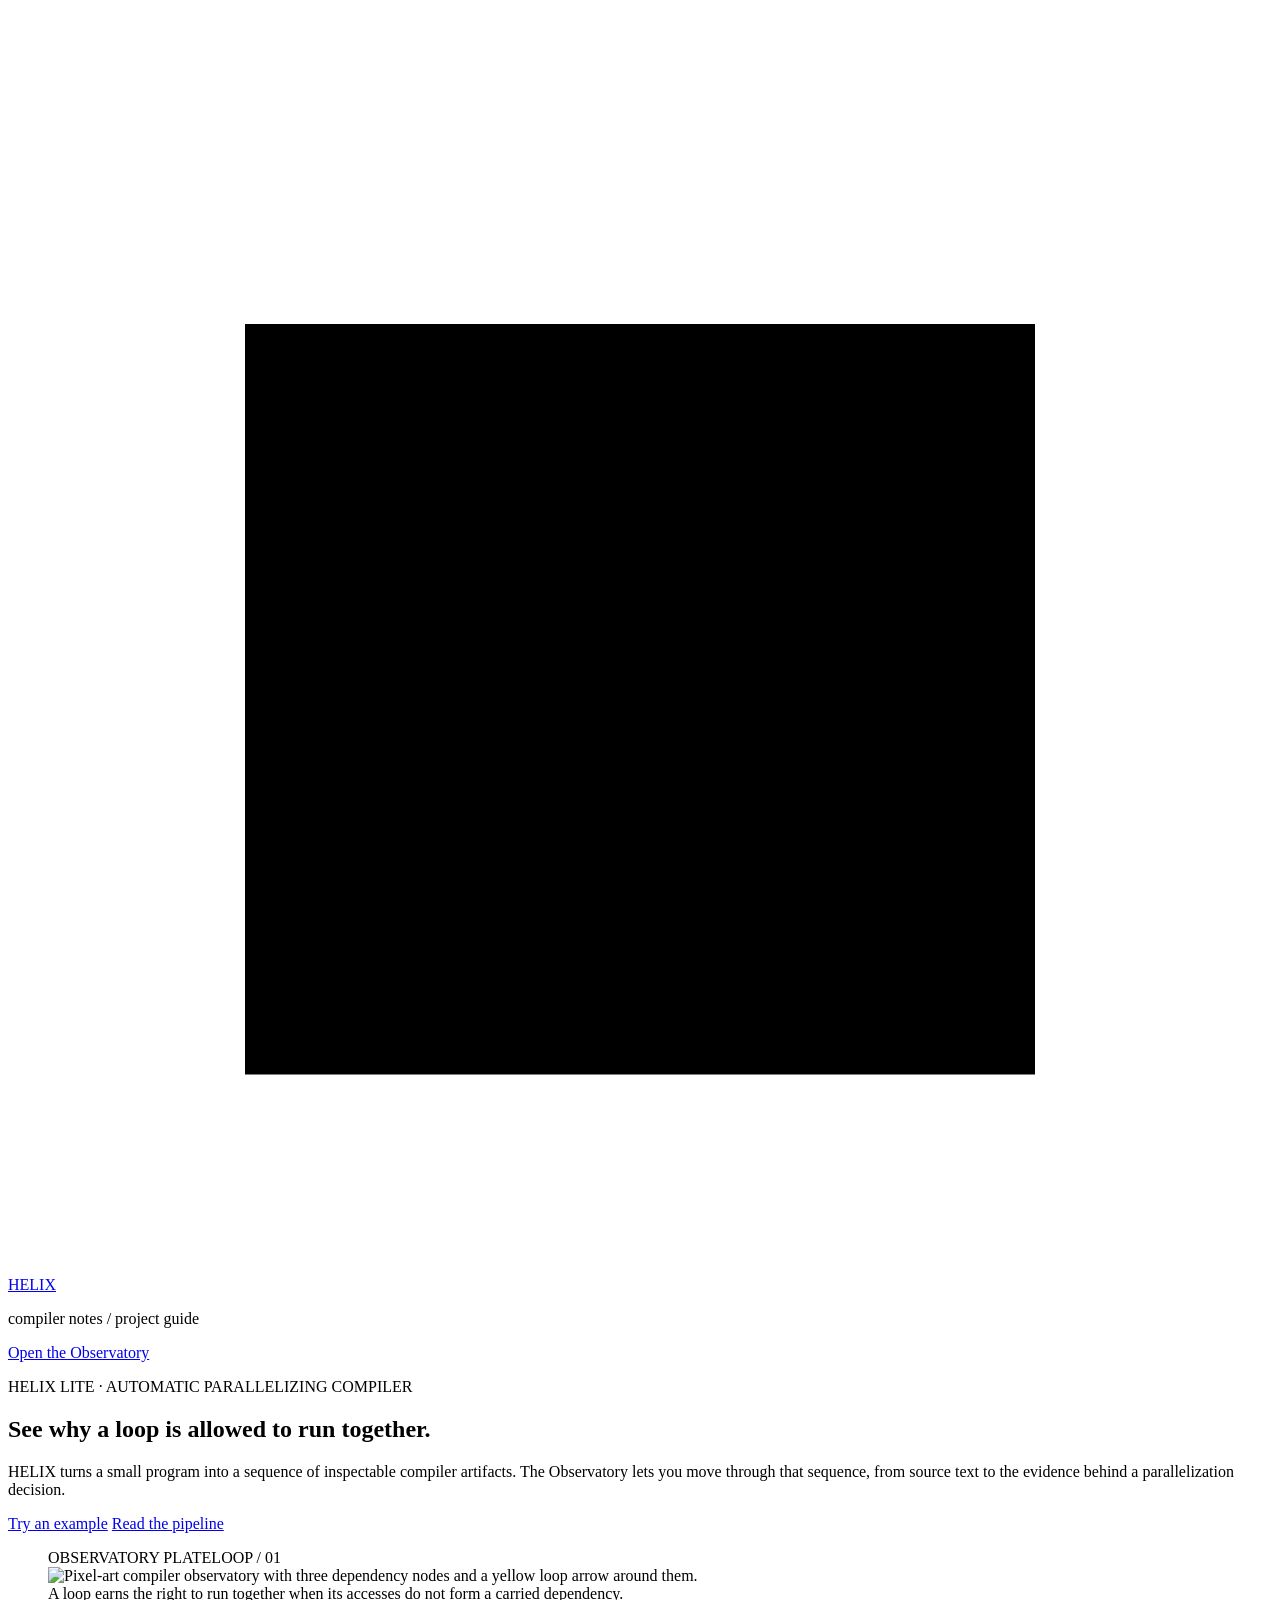
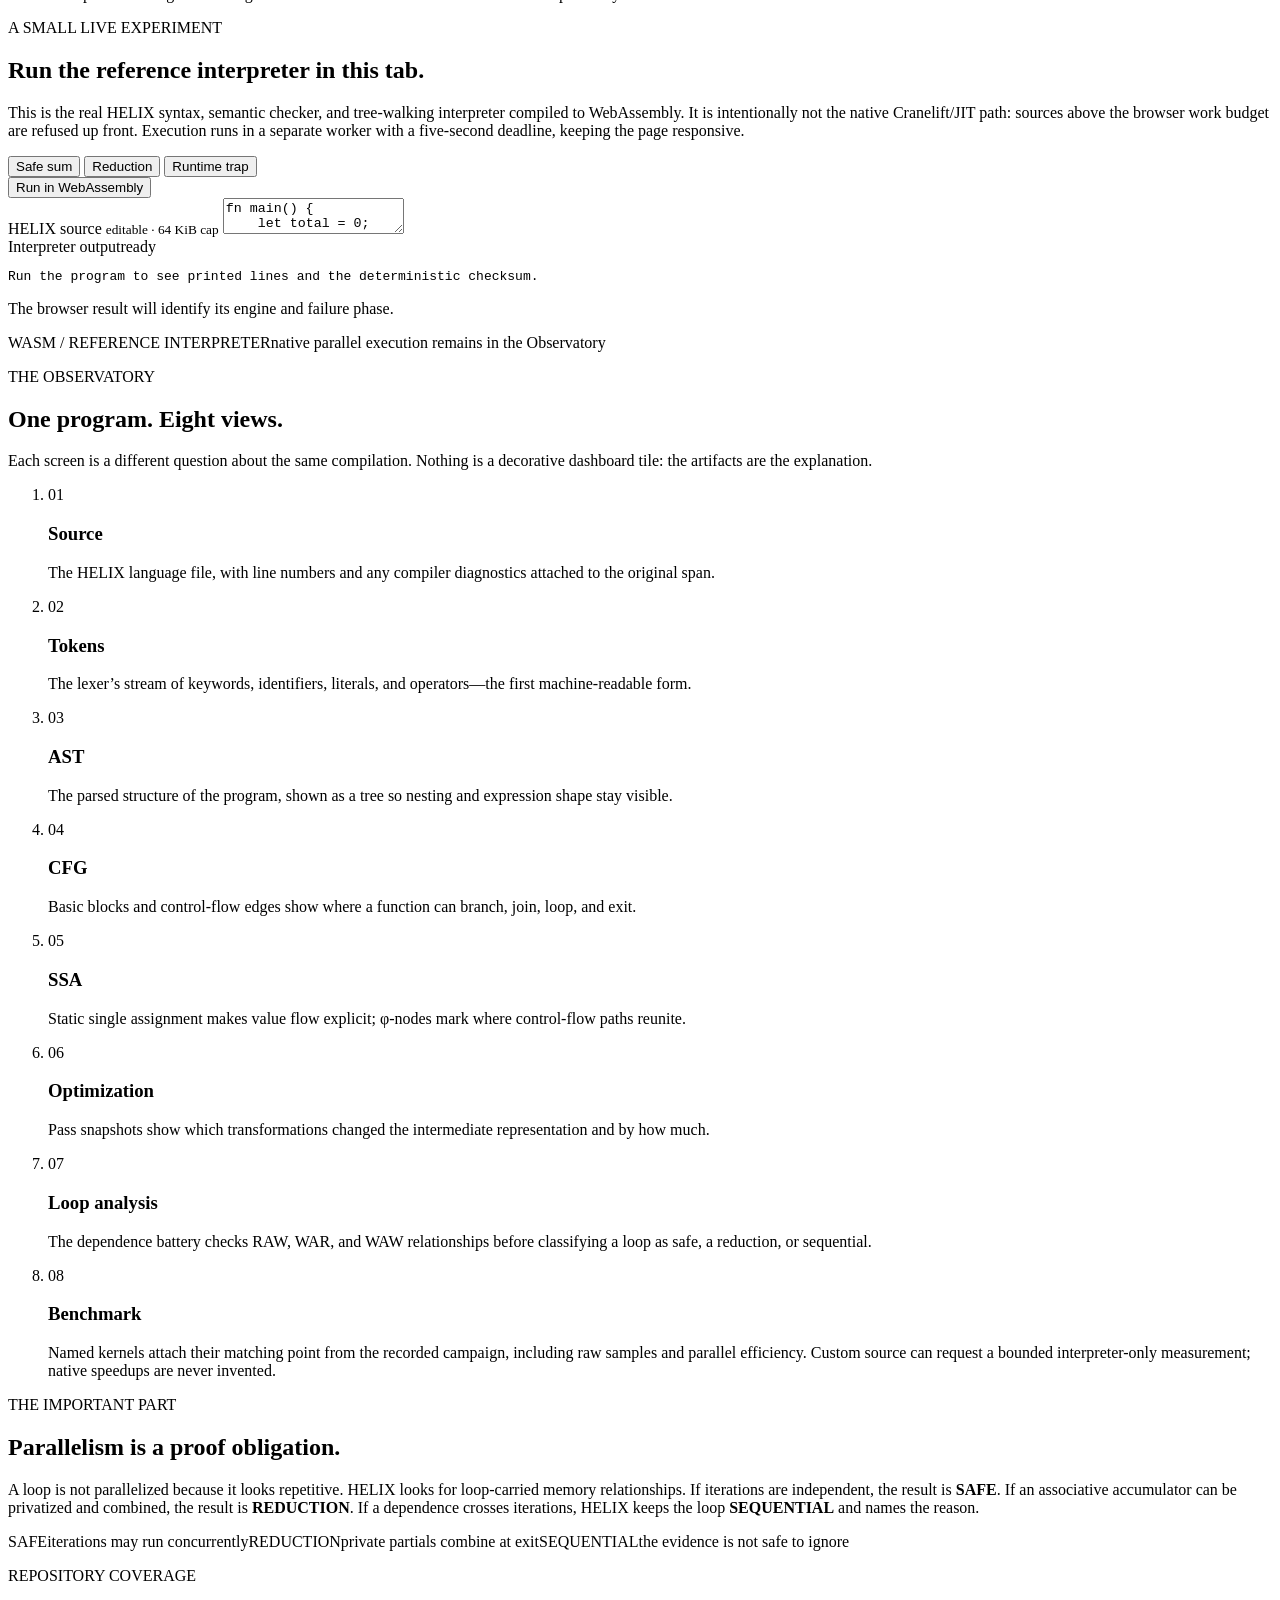
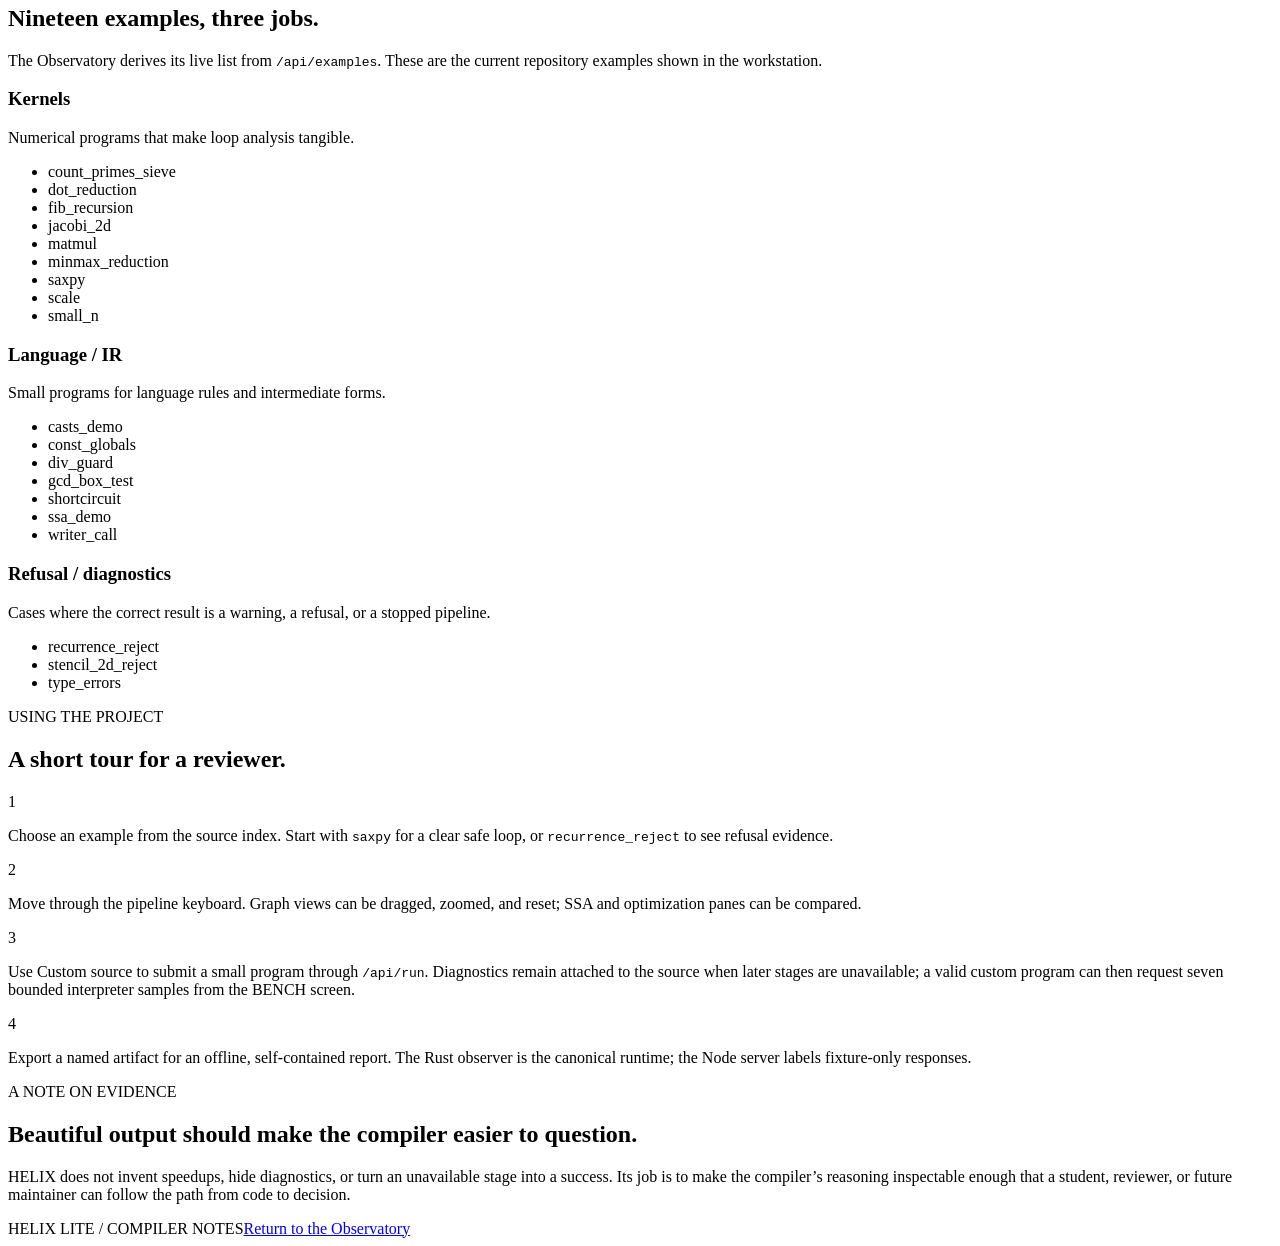
==== web/about.html @ 3fc877f6 "Browser lab: wasm compiler + measured benchmarks; audit hardening - helix-artifact: pure compile-art" ====
<!doctype html>
<html lang="en">
<head>
<meta charset="utf-8">
<meta name="viewport" content="width=device-width, initial-scale=1">
<meta name="color-scheme" content="light">
<title>How HELIX works — compiler notes</title>
<link rel="icon" href="data:image/svg+xml,%3Csvg xmlns='http://www.w3.org/2000/svg' viewBox='0 0 32 32'%3E%3Crect width='32' height='32' fill='%2358f4ef'/%3E%3Cpath d='M7 26V8h18v18M7 12h18M11 17h10M16 26V17' fill='none' stroke='%2313232a' stroke-width='3' stroke-linecap='square'/%3E%3Cpath d='m10 24 12-16m-3 0 5-4m-2 7-4-1' fill='none' stroke='%23ffe35b' stroke-width='2'/%3E%3C/svg%3E">
<link rel="stylesheet" href="/about.css">
<script type="module" src="/about.js"></script>
</head>
<body>
<header class="about-nav">
  <a class="about-brand" href="/" aria-label="Return to the HELIX Observatory">
    <svg viewBox="0 0 32 32" aria-hidden="true">
      <path class="about-mark-temple" d="M6 27V8h20v19M6 12h20M11 17h10M16 27V17" />
      <path class="about-mark-sword" d="m9 24 13-16m-4 0 5-4m-2 7-4-1" />
    </svg>
    <span>HELIX</span>
  </a>
  <p>compiler notes / project guide</p>
  <a class="nav-return" href="/">Open the Observatory</a>
</header>

<main>
  <section class="about-hero" aria-labelledby="about-title">
    <div class="hero-copy">
      <p class="eyebrow">HELIX LITE · AUTOMATIC PARALLELIZING COMPILER</p>
      <h1 id="about-title">
        <span class="hero-line">See why a</span>
        <span class="hero-line"><span class="hero-emphasis">loop</span> is</span>
        <span class="hero-line">allowed to</span>
        <span class="hero-line">run</span>
        <span class="hero-line">together.</span>
      </h1>
      <p class="hero-lede">HELIX turns a small program into a sequence of inspectable compiler artifacts. The Observatory lets you move through that sequence, from source text to the evidence behind a parallelization decision.</p>
      <div class="hero-actions">
        <a class="cta" href="/">Try an example</a>
        <a class="text-link" href="#pipeline">Read the pipeline</a>
      </div>
    </div>
    <figure class="hero-figure">
      <div class="figure-label"><span>OBSERVATORY PLATE</span><span>LOOP / 01</span></div>
      <img class="hero-illustration" src="/assets/helix-loop-observatory.png" alt="Pixel-art compiler observatory with three dependency nodes and a yellow loop arrow around them.">
      <figcaption>A loop earns the right to run together when its accesses do not form a carried dependency.</figcaption>
    </figure>
  </section>

  <section id="browser-lab" class="browser-lab" aria-labelledby="browser-lab-title">
    <div class="lab-heading">
      <p class="eyebrow">A SMALL LIVE EXPERIMENT</p>
      <h2 id="browser-lab-title">Run the reference interpreter in this tab.</h2>
      <p>This is the real HELIX syntax, semantic checker, and tree-walking interpreter compiled to WebAssembly. It is intentionally not the native Cranelift/JIT path: sources above the browser work budget are refused up front. Execution runs in a separate worker with a five-second deadline, keeping the page responsive.</p>
    </div>
    <div class="lab-shell">
      <div class="lab-toolbar">
        <div class="lab-presets" aria-label="Browser lab examples">
          <button type="button" class="lab-preset is-active" data-lab-preset="safe">Safe sum</button>
          <button type="button" class="lab-preset" data-lab-preset="reduction">Reduction</button>
          <button type="button" class="lab-preset" data-lab-preset="trap">Runtime trap</button>
        </div>
        <button type="button" id="browser-run" class="lab-run">Run in WebAssembly</button>
      </div>
      <div class="lab-grid">
        <label class="lab-editor">
          <span>HELIX source <small>editable · 64 KiB cap</small></span>
          <textarea id="browser-source" spellcheck="false" autocapitalize="off" autocomplete="off">fn main() {
    let total = 0;
    for i in 0..6 {
        total = total + i;
    }
    print(total);
}</textarea>
        </label>
        <section class="lab-output" aria-labelledby="lab-output-title">
          <div class="output-heading"><span id="lab-output-title">Interpreter output</span><span id="browser-status" role="status">ready</span></div>
          <pre id="browser-output" tabindex="0">Run the program to see printed lines and the deterministic checksum.</pre>
          <p id="browser-diagnostics" class="lab-diagnostics" role="status">The browser result will identify its engine and failure phase.</p>
        </section>
      </div>
      <p class="lab-footnote"><span>WASM / REFERENCE INTERPRETER</span><span>native parallel execution remains in the Observatory</span></p>
    </div>
  </section>

  <section id="pipeline" class="about-section" aria-labelledby="pipeline-title">
    <div class="section-heading">
      <p class="eyebrow">THE OBSERVATORY</p>
      <h2 id="pipeline-title">One program. Eight views.</h2>
      <p>Each screen is a different question about the same compilation. Nothing is a decorative dashboard tile: the artifacts are the explanation.</p>
    </div>
    <ol class="pipeline-list">
      <li><span class="stage-no">01</span><div><h3>Source</h3><p>The HELIX language file, with line numbers and any compiler diagnostics attached to the original span.</p></div></li>
      <li><span class="stage-no">02</span><div><h3>Tokens</h3><p>The lexer’s stream of keywords, identifiers, literals, and operators—the first machine-readable form.</p></div></li>
      <li><span class="stage-no">03</span><div><h3>AST</h3><p>The parsed structure of the program, shown as a tree so nesting and expression shape stay visible.</p></div></li>
      <li><span class="stage-no">04</span><div><h3>CFG</h3><p>Basic blocks and control-flow edges show where a function can branch, join, loop, and exit.</p></div></li>
      <li><span class="stage-no">05</span><div><h3>SSA</h3><p>Static single assignment makes value flow explicit; φ-nodes mark where control-flow paths reunite.</p></div></li>
      <li><span class="stage-no">06</span><div><h3>Optimization</h3><p>Pass snapshots show which transformations changed the intermediate representation and by how much.</p></div></li>
      <li><span class="stage-no">07</span><div><h3>Loop analysis</h3><p>The dependence battery checks RAW, WAR, and WAW relationships before classifying a loop as safe, a reduction, or sequential.</p></div></li>
      <li><span class="stage-no">08</span><div><h3>Benchmark</h3><p>Named kernels attach their matching point from the recorded campaign, including raw samples and parallel efficiency. Custom source can request a bounded interpreter-only measurement; native speedups are never invented.</p></div></li>
    </ol>
  </section>

  <section class="about-section split-section" aria-labelledby="decision-title">
    <div class="section-heading">
      <p class="eyebrow">THE IMPORTANT PART</p>
      <h2 id="decision-title">Parallelism is a proof obligation.</h2>
    </div>
    <div class="explain-copy">
      <p>A loop is not parallelized because it looks repetitive. HELIX looks for loop-carried memory relationships. If iterations are independent, the result is <strong>SAFE</strong>. If an associative accumulator can be privatized and combined, the result is <strong>REDUCTION</strong>. If a dependence crosses iterations, HELIX keeps the loop <strong>SEQUENTIAL</strong> and names the reason.</p>
      <div class="decision-strip"><span class="decision-safe">SAFE</span><span>iterations may run concurrently</span><span class="decision-reduction">REDUCTION</span><span>private partials combine at exit</span><span class="decision-sequential">SEQUENTIAL</span><span>the evidence is not safe to ignore</span></div>
    </div>
  </section>

  <section class="about-section examples-section" aria-labelledby="examples-title">
    <div class="section-heading">
      <p class="eyebrow">REPOSITORY COVERAGE</p>
      <h2 id="examples-title">Nineteen examples, three jobs.</h2>
      <p>The Observatory derives its live list from <code>/api/examples</code>. These are the current repository examples shown in the workstation.</p>
    </div>
    <div class="example-columns">
      <div><h3>Kernels</h3><p>Numerical programs that make loop analysis tangible.</p><ul><li>count_primes_sieve</li><li>dot_reduction</li><li>fib_recursion</li><li>jacobi_2d</li><li>matmul</li><li>minmax_reduction</li><li>saxpy</li><li>scale</li><li>small_n</li></ul></div>
      <div><h3>Language / IR</h3><p>Small programs for language rules and intermediate forms.</p><ul><li>casts_demo</li><li>const_globals</li><li>div_guard</li><li>gcd_box_test</li><li>shortcircuit</li><li>ssa_demo</li><li>writer_call</li></ul></div>
      <div><h3>Refusal / diagnostics</h3><p>Cases where the correct result is a warning, a refusal, or a stopped pipeline.</p><ul><li>recurrence_reject</li><li>stencil_2d_reject</li><li>type_errors</li></ul></div>
    </div>
  </section>

  <section class="about-section how-section" aria-labelledby="how-title">
    <div class="section-heading">
      <p class="eyebrow">USING THE PROJECT</p>
      <h2 id="how-title">A short tour for a reviewer.</h2>
    </div>
    <div class="how-grid">
      <div><span>1</span><p>Choose an example from the source index. Start with <code>saxpy</code> for a clear safe loop, or <code>recurrence_reject</code> to see refusal evidence.</p></div>
      <div><span>2</span><p>Move through the pipeline keyboard. Graph views can be dragged, zoomed, and reset; SSA and optimization panes can be compared.</p></div>
      <div><span>3</span><p>Use Custom source to submit a small program through <code>/api/run</code>. Diagnostics remain attached to the source when later stages are unavailable; a valid custom program can then request seven bounded interpreter samples from the BENCH screen.</p></div>
      <div><span>4</span><p>Export a named artifact for an offline, self-contained report. The Rust observer is the canonical runtime; the Node server labels fixture-only responses.</p></div>
    </div>
  </section>

  <section class="closing-note" aria-label="Project boundary">
    <div>
      <p class="eyebrow">A NOTE ON EVIDENCE</p>
      <h2>Beautiful output should make the compiler easier to question.</h2>
    </div>
    <p>HELIX does not invent speedups, hide diagnostics, or turn an unavailable stage into a success. Its job is to make the compiler’s reasoning inspectable enough that a student, reviewer, or future maintainer can follow the path from code to decision.</p>
  </section>
</main>

<footer class="about-footer"><span>HELIX LITE / COMPILER NOTES</span><a href="/">Return to the Observatory</a></footer>
</body>
</html>
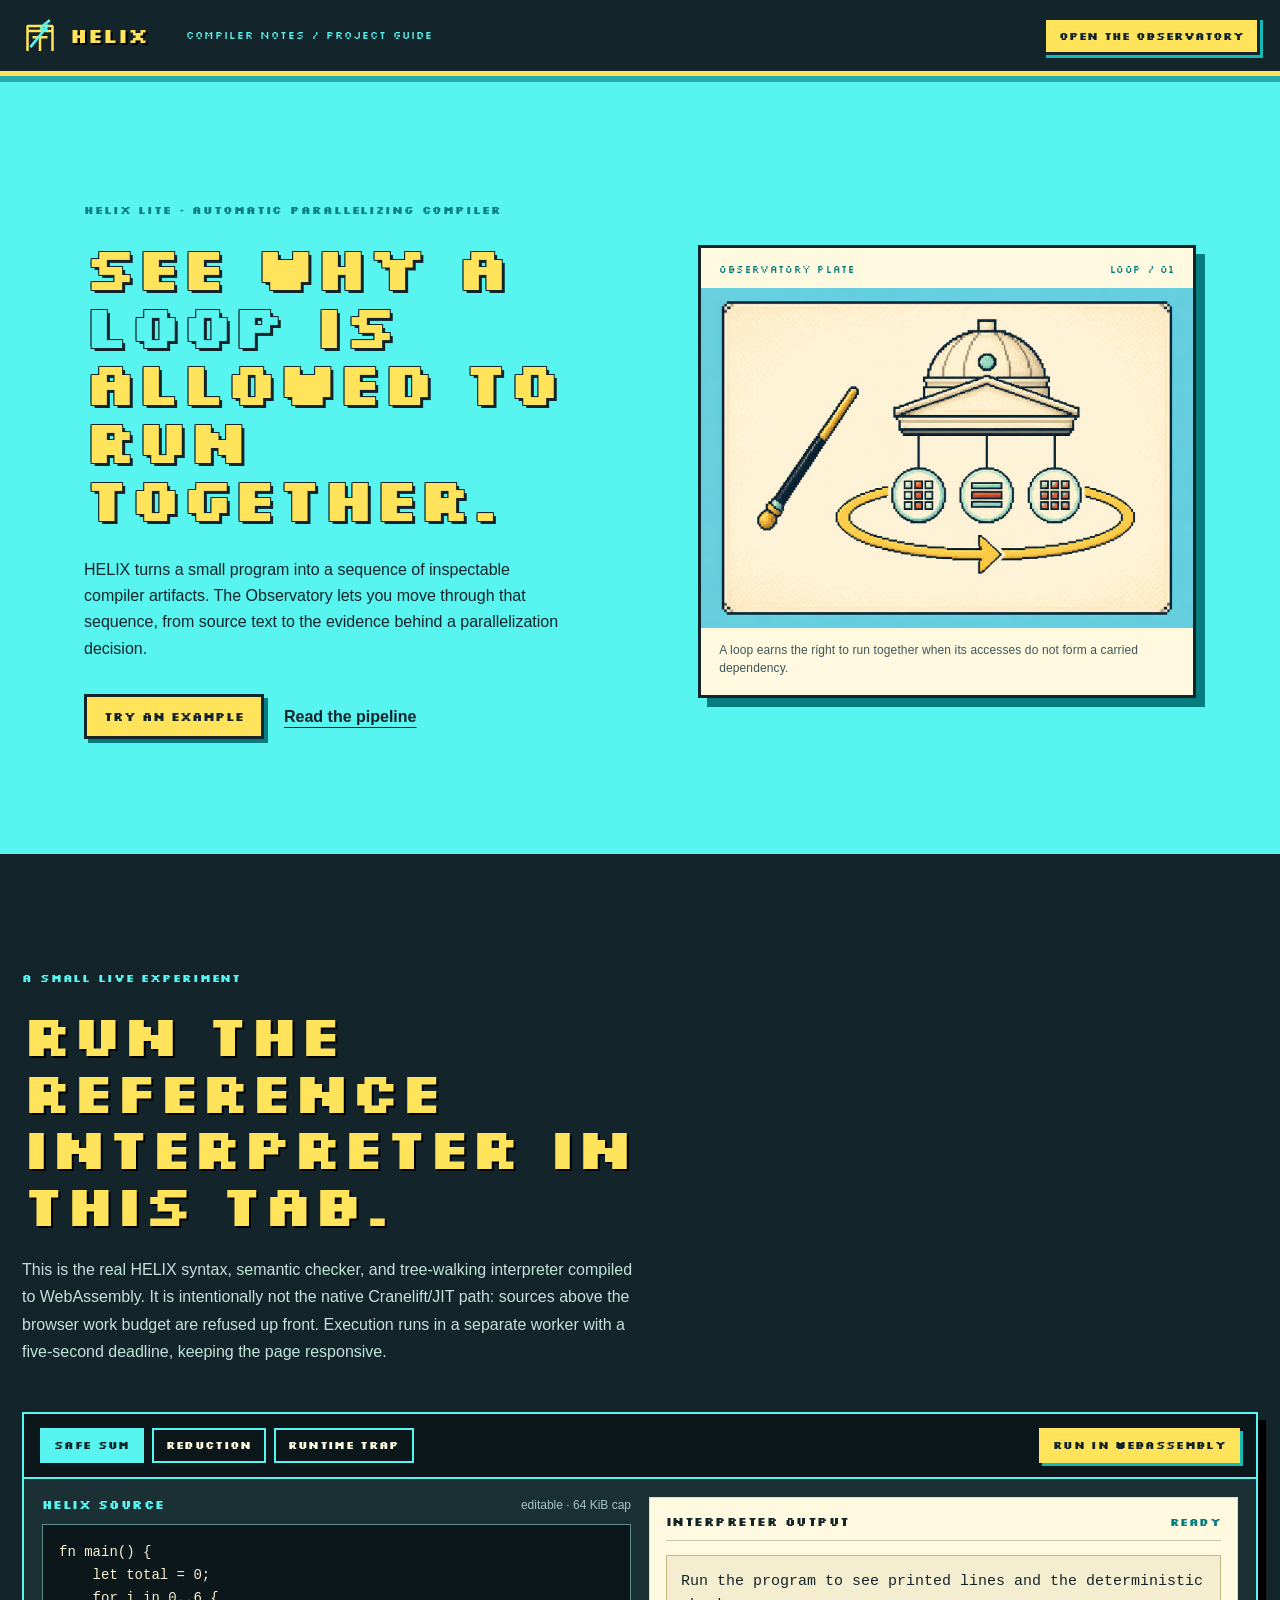
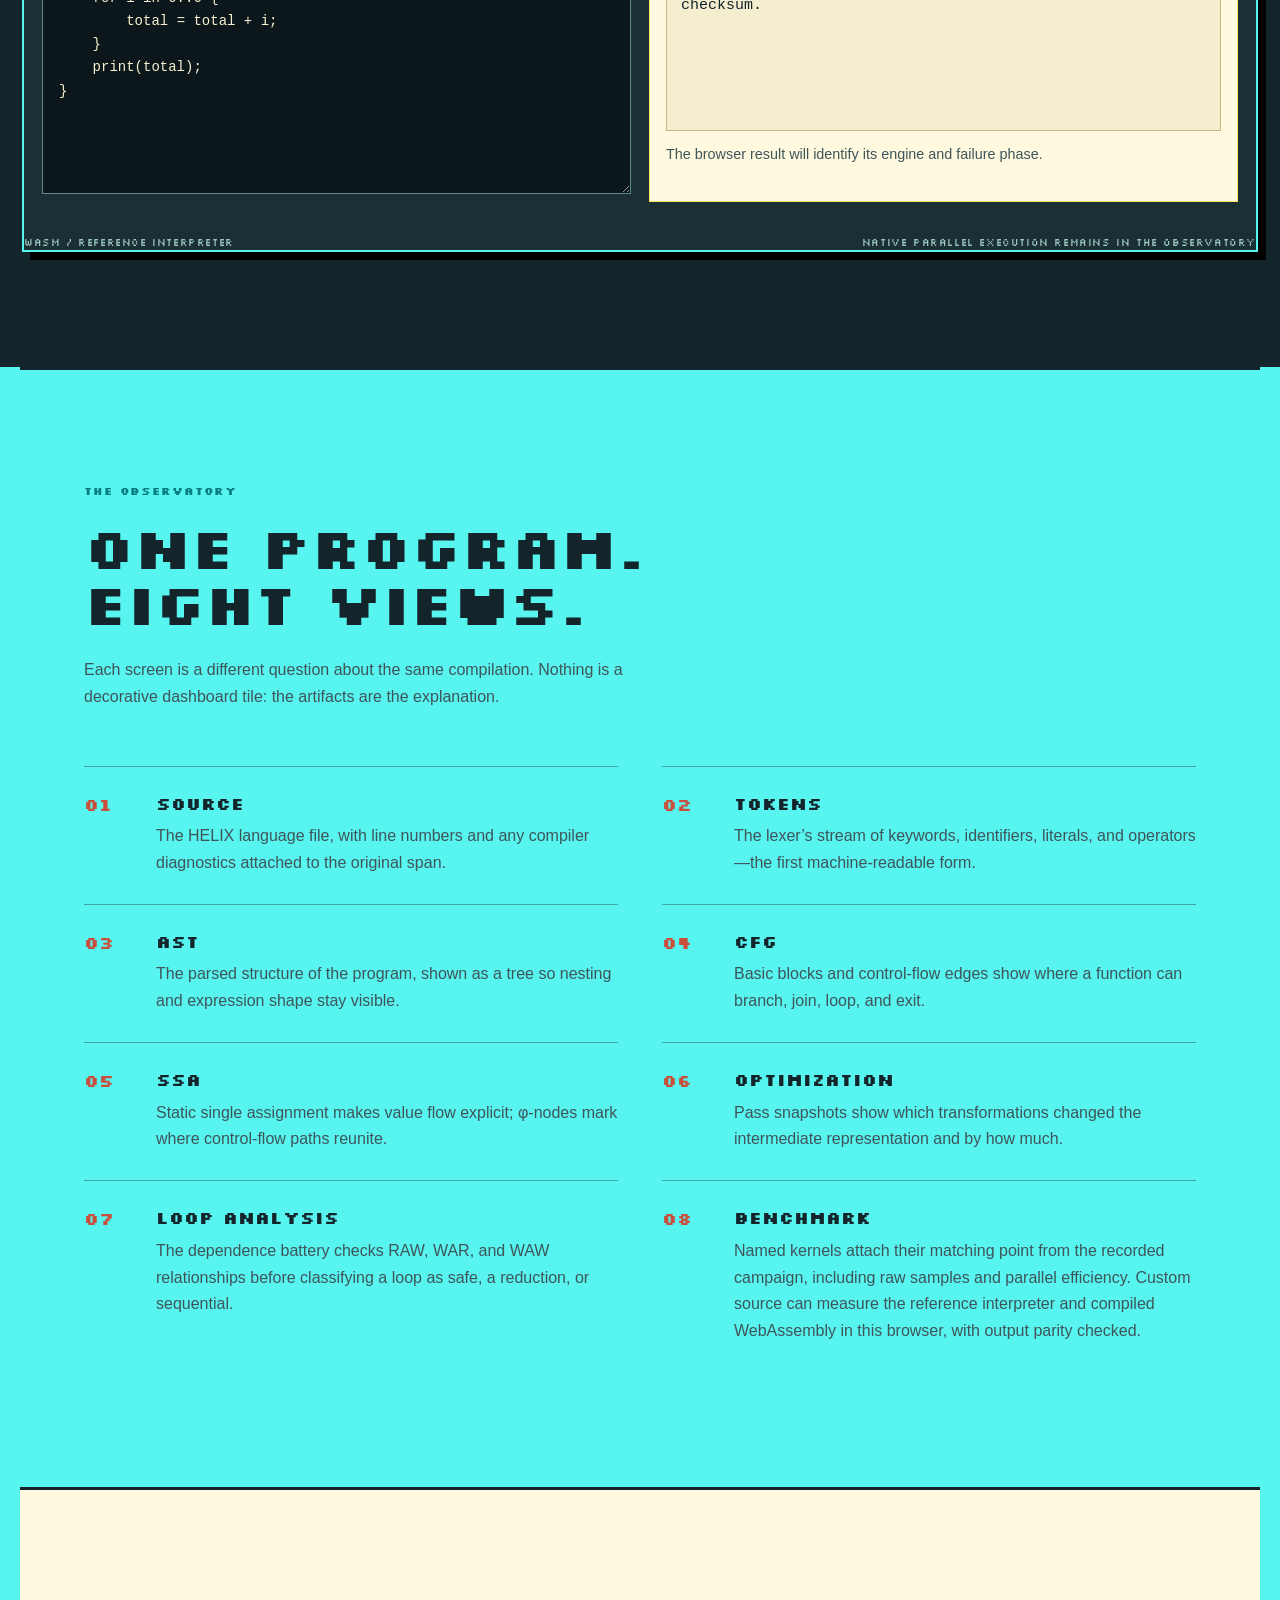
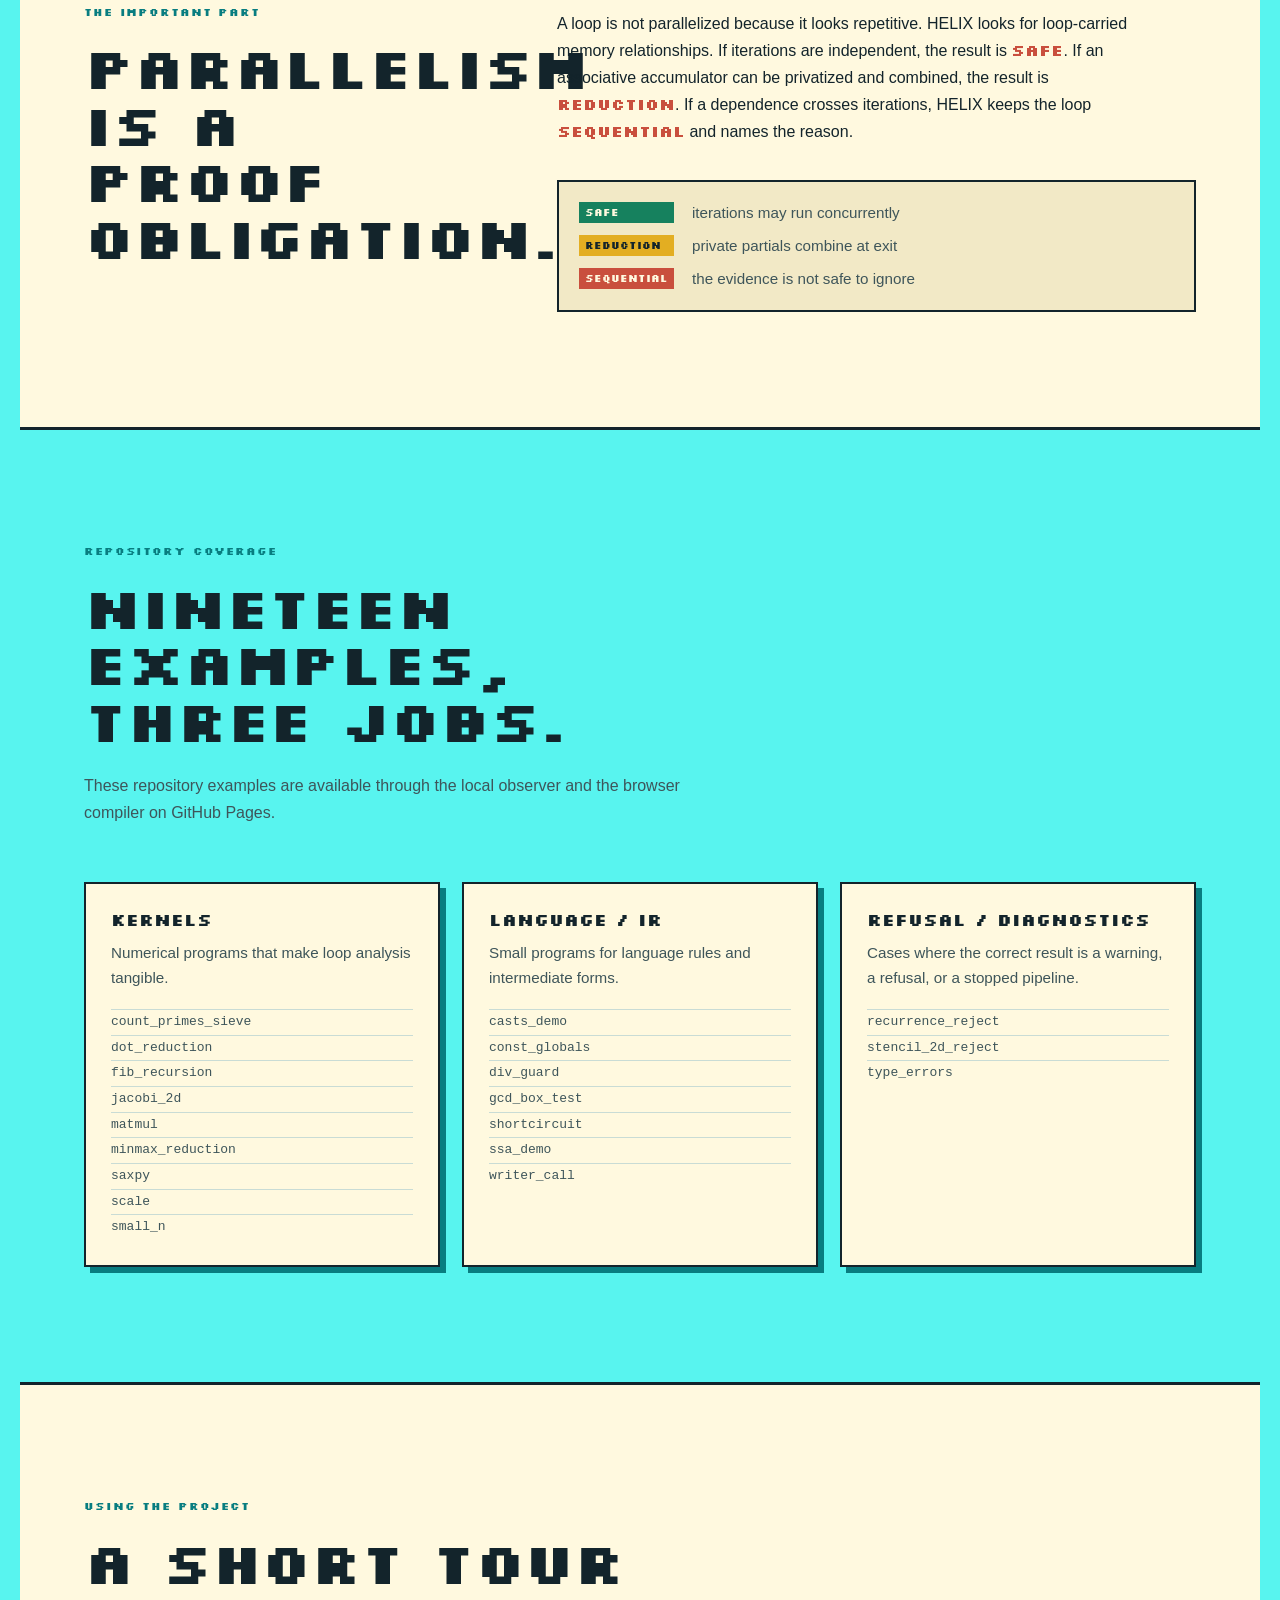
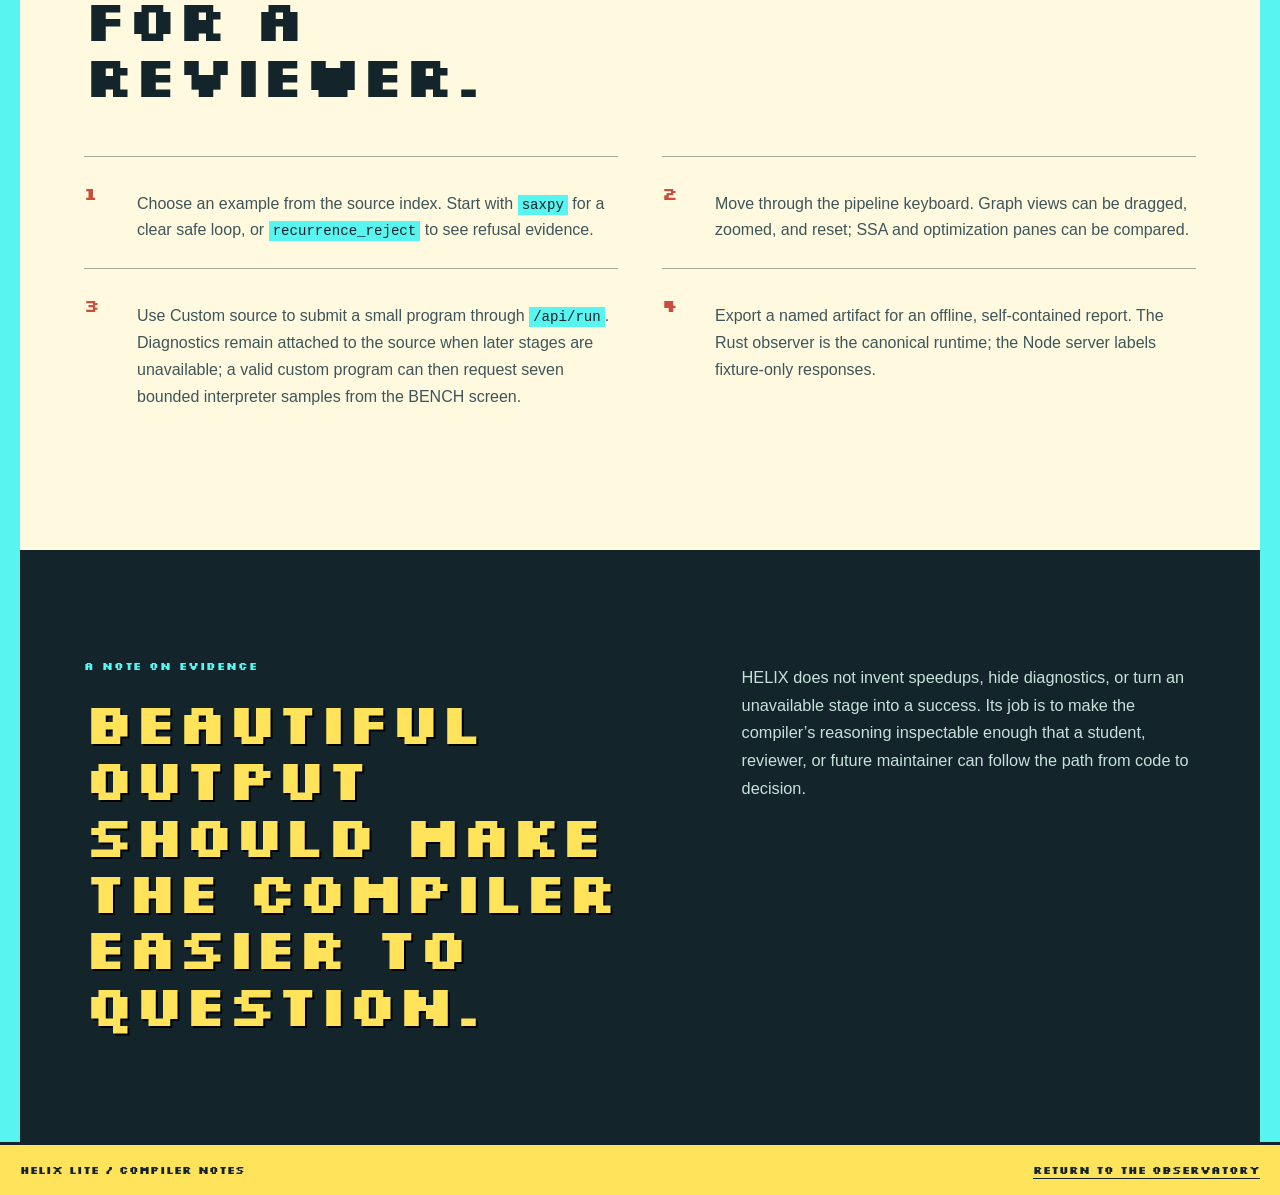
==== commit 574c400b: "Fix Pages hosting and compiled browser execution" ====
--- a/web/about.html
+++ b/web/about.html
@@ -6,12 +6,12 @@
 <meta name="color-scheme" content="light">
 <title>How HELIX works — compiler notes</title>
 <link rel="icon" href="data:image/svg+xml,%3Csvg xmlns='http://www.w3.org/2000/svg' viewBox='0 0 32 32'%3E%3Crect width='32' height='32' fill='%2358f4ef'/%3E%3Cpath d='M7 26V8h18v18M7 12h18M11 17h10M16 26V17' fill='none' stroke='%2313232a' stroke-width='3' stroke-linecap='square'/%3E%3Cpath d='m10 24 12-16m-3 0 5-4m-2 7-4-1' fill='none' stroke='%23ffe35b' stroke-width='2'/%3E%3C/svg%3E">
-<link rel="stylesheet" href="/about.css">
-<script type="module" src="/about.js"></script>
+<link rel="stylesheet" href="./about.css">
+<script type="module" src="./about.js"></script>
 </head>
 <body>
 <header class="about-nav">
-  <a class="about-brand" href="/" aria-label="Return to the HELIX Observatory">
+  <a class="about-brand" href="./" aria-label="Return to the HELIX Observatory">
     <svg viewBox="0 0 32 32" aria-hidden="true">
       <path class="about-mark-temple" d="M6 27V8h20v19M6 12h20M11 17h10M16 27V17" />
       <path class="about-mark-sword" d="m9 24 13-16m-4 0 5-4m-2 7-4-1" />
@@ -19,7 +19,7 @@
     <span>HELIX</span>
   </a>
   <p>compiler notes / project guide</p>
-  <a class="nav-return" href="/">Open the Observatory</a>
+  <a class="nav-return" href="./">Open the Observatory</a>
 </header>
 
 <main>
@@ -35,13 +35,13 @@
       </h1>
       <p class="hero-lede">HELIX turns a small program into a sequence of inspectable compiler artifacts. The Observatory lets you move through that sequence, from source text to the evidence behind a parallelization decision.</p>
       <div class="hero-actions">
-        <a class="cta" href="/">Try an example</a>
+        <a class="cta" href="./">Try an example</a>
         <a class="text-link" href="#pipeline">Read the pipeline</a>
       </div>
     </div>
     <figure class="hero-figure">
       <div class="figure-label"><span>OBSERVATORY PLATE</span><span>LOOP / 01</span></div>
-      <img class="hero-illustration" src="/assets/helix-loop-observatory.png" alt="Pixel-art compiler observatory with three dependency nodes and a yellow loop arrow around them.">
+      <img class="hero-illustration" src="./assets/helix-loop-observatory.png" alt="Pixel-art compiler observatory with three dependency nodes and a yellow loop arrow around them.">
       <figcaption>A loop earns the right to run together when its accesses do not form a carried dependency.</figcaption>
     </figure>
   </section>
@@ -96,7 +96,7 @@
       <li><span class="stage-no">05</span><div><h3>SSA</h3><p>Static single assignment makes value flow explicit; φ-nodes mark where control-flow paths reunite.</p></div></li>
       <li><span class="stage-no">06</span><div><h3>Optimization</h3><p>Pass snapshots show which transformations changed the intermediate representation and by how much.</p></div></li>
       <li><span class="stage-no">07</span><div><h3>Loop analysis</h3><p>The dependence battery checks RAW, WAR, and WAW relationships before classifying a loop as safe, a reduction, or sequential.</p></div></li>
-      <li><span class="stage-no">08</span><div><h3>Benchmark</h3><p>Named kernels attach their matching point from the recorded campaign, including raw samples and parallel efficiency. Custom source can request a bounded interpreter-only measurement; native speedups are never invented.</p></div></li>
+      <li><span class="stage-no">08</span><div><h3>Benchmark</h3><p>Named kernels attach their matching point from the recorded campaign, including raw samples and parallel efficiency. Custom source can measure the reference interpreter and compiled WebAssembly in this browser, with output parity checked.</p></div></li>
     </ol>
   </section>
 
@@ -115,7 +115,7 @@
     <div class="section-heading">
       <p class="eyebrow">REPOSITORY COVERAGE</p>
       <h2 id="examples-title">Nineteen examples, three jobs.</h2>
-      <p>The Observatory derives its live list from <code>/api/examples</code>. These are the current repository examples shown in the workstation.</p>
+      <p>These repository examples are available through the local observer and the browser compiler on GitHub Pages.</p>
     </div>
     <div class="example-columns">
       <div><h3>Kernels</h3><p>Numerical programs that make loop analysis tangible.</p><ul><li>count_primes_sieve</li><li>dot_reduction</li><li>fib_recursion</li><li>jacobi_2d</li><li>matmul</li><li>minmax_reduction</li><li>saxpy</li><li>scale</li><li>small_n</li></ul></div>
@@ -146,6 +146,6 @@
   </section>
 </main>
 
-<footer class="about-footer"><span>HELIX LITE / COMPILER NOTES</span><a href="/">Return to the Observatory</a></footer>
+<footer class="about-footer"><span>HELIX LITE / COMPILER NOTES</span><a href="./">Return to the Observatory</a></footer>
 </body>
 </html>
--- a/web/about.css
+++ b/web/about.css
@@ -0,0 +1,404 @@
+@font-face { font-family: "Helix Pixel"; src: url("./fonts/silkscreen-400.ttf") format("truetype"); font-weight: 400; font-display: swap; }
+@font-face { font-family: "Helix Pixel"; src: url("./fonts/silkscreen-700.ttf") format("truetype"); font-weight: 700; font-display: swap; }
+
+:root { color-scheme: light; --aqua: #58f4ef; --aqua-deep: #16b9b5; --aqua-dark: #087d80; --ink: #13242b; --ink-soft: #3e555a; --yellow: #ffe45b; --yellow-deep: #e3ae22; --paper: #fff9df; --paper-shadow: #f2e9c6; --coral: #c94f3d; --green: #16815e; --lilac: #6247a6; --pixel: "Helix Pixel", monospace; --body: "Trebuchet MS", "Segoe UI", sans-serif; }
+* { box-sizing: border-box; }
+html { scroll-behavior: smooth; background: var(--aqua); }
+body { min-width: 320px; margin: 0; color: var(--ink); background: var(--aqua); font: 16px/1.65 var(--body); }
+body::before { content: ""; position: fixed; inset: 0; z-index: -1; pointer-events: none; opacity: .11; background: repeating-linear-gradient(0deg, transparent 0 5px, rgba(19,36,43,.16) 5px 6px); mix-blend-mode: multiply; }
+a { color: inherit; }
+::selection { color: var(--ink); background: var(--yellow); }
+::-webkit-scrollbar { width: 16px; height: 16px; }
+::-webkit-scrollbar-track { background: var(--aqua-deep); }
+::-webkit-scrollbar-thumb { background: var(--ink); border: 3px solid var(--aqua-deep); }
+.about-nav { min-height: 78px; display: flex; align-items: center; gap: 20px; padding: 12px clamp(18px,5vw,72px); color: var(--paper); background: var(--ink); border-bottom: 5px solid var(--yellow); box-shadow: 0 6px 0 rgba(8,125,128,.6); }
+.about-brand { display: inline-flex; align-items: center; gap: 10px; color: var(--yellow); font: 700 24px/1 var(--pixel); text-decoration: none; text-shadow: 2px 2px 0 #000; }
+.about-brand svg { width: 40px; height: 40px; }.about-brand path { fill: none; stroke-linecap: square; stroke-linejoin: bevel; }.about-mark-temple { stroke: var(--yellow); stroke-width: 2; }.about-mark-sword { stroke: var(--aqua); stroke-width: 2.2; }
+.about-nav p { margin: 0; color: var(--aqua); font: 11px var(--pixel); }.nav-return { margin-left: auto; padding: 9px 13px; color: var(--ink); background: var(--yellow); border: 3px solid var(--ink); box-shadow: 3px 3px 0 var(--aqua-deep); font: 700 11px var(--pixel); text-decoration: none; }.nav-return:hover, .nav-return:focus-visible { background: var(--paper); }
+main { width: 100%; max-width: 1440px; margin: 0 auto; overflow: hidden; }
+.about-hero { display: grid; grid-template-columns: minmax(0,1.1fr) minmax(360px,.9fr); gap: clamp(30px,6vw,100px); align-items: center; min-height: 650px; padding: clamp(70px,10vw,130px) clamp(20px,7vw,100px); }
+.eyebrow { margin: 0 0 18px; color: var(--aqua-dark); font: 700 11px var(--pixel); letter-spacing: .05em; }.hero-copy h1 { max-width: 14ch; margin: 0; color: var(--yellow); font: 700 clamp(3.2rem,5.8vw,6.4rem)/.98 var(--pixel); letter-spacing: -.035em; text-shadow: 3px 3px 0 var(--ink), -1px -1px 0 var(--ink), 1px -1px 0 var(--ink), -1px 1px 0 var(--ink); }.hero-lede { max-width: 58ch; margin: 30px 0 0; color: var(--ink); font-size: 1.15rem; }.hero-actions { display: flex; flex-wrap: wrap; align-items: center; gap: 20px; margin-top: 32px; }.cta { padding: 12px 17px; color: var(--ink); background: var(--yellow); border: 3px solid var(--ink); box-shadow: 4px 4px 0 var(--aqua-dark); font: 700 12px var(--pixel); text-decoration: none; }.cta:hover, .cta:focus-visible { background: var(--paper); }.text-link { color: var(--ink); font-weight: 700; text-underline-offset: 5px; }
+.hero-figure { padding: 20px; background: var(--paper); border: 3px solid var(--ink); box-shadow: 9px 9px 0 var(--aqua-dark); }.hero-figure svg { display: block; width: 100%; height: auto; }.temple-line { fill: none; stroke: var(--ink); stroke-width: 3; stroke-linecap: square; stroke-linejoin: bevel; }.roof-line { fill: var(--yellow); stroke: var(--ink); stroke-width: 3; stroke-linejoin: bevel; }.sword-line, .hilt-line { fill: none; stroke: var(--coral); stroke-width: 13; stroke-linecap: square; stroke-linejoin: bevel; }.hilt-line { stroke: var(--yellow-deep); stroke-width: 12; }.node-dot { fill: var(--aqua); stroke: var(--ink); stroke-width: 3; }.hero-figure text { fill: var(--ink-soft); font: 11px var(--pixel); letter-spacing: .08em; }
+.about-section { padding: clamp(68px,9vw,118px) clamp(20px,7vw,100px); border-top: 3px solid var(--ink); }.section-heading { max-width: 680px; }.section-heading h2, .closing-note h2 { max-width: 15ch; margin: 0; color: var(--ink); font: 700 clamp(2.1rem,4.5vw,4.7rem)/1.03 var(--pixel); letter-spacing: -.035em; }.section-heading > p:last-child { max-width: 65ch; margin: 22px 0 0; color: var(--ink-soft); }.pipeline-list { display: grid; grid-template-columns: repeat(2,minmax(0,1fr)); gap: 0 28px; margin: 54px 0 0; padding: 0; list-style: none; }.pipeline-list li { display: grid; grid-template-columns: 55px 1fr; gap: 18px; padding: 24px 0; border-top: 2px solid var(--ink); }.pipeline-list li:nth-child(-n+2) { border-top: 0; }.stage-no { color: var(--coral); font: 700 20px var(--pixel); }.pipeline-list h3, .example-columns h3 { margin: 0; font: 700 19px var(--pixel); }.pipeline-list p, .example-columns p { margin: 8px 0 0; color: var(--ink-soft); }
+.split-section { display: grid; grid-template-columns: minmax(240px,.75fr) minmax(0,1.25fr); gap: 60px; background: var(--paper); }.split-section .section-heading h2 { color: var(--ink); }.explain-copy { padding-top: 6px; }.explain-copy p { max-width: 70ch; margin: 0; }.explain-copy strong { color: var(--coral); font-family: var(--pixel); }.decision-strip { display: grid; grid-template-columns: auto 1fr; gap: 10px 16px; align-items: center; margin-top: 32px; padding: 18px; background: var(--paper-shadow); border: 2px solid var(--ink); font-size: 14px; }.decision-strip span:nth-child(even) { color: var(--ink-soft); }.decision-safe, .decision-reduction, .decision-sequential { padding: 4px 6px; color: var(--paper); font: 700 10px var(--pixel); }.decision-safe { background: var(--green); }.decision-reduction { color: var(--ink); background: var(--yellow-deep); }.decision-sequential { background: var(--coral); }
+.examples-section { background: var(--aqua); }.example-columns { display: grid; grid-template-columns: repeat(3,minmax(0,1fr)); gap: 18px; margin-top: 54px; }.example-columns > div { padding: 22px; background: var(--paper); border: 2px solid var(--ink); box-shadow: 5px 5px 0 var(--aqua-dark); }.example-columns h3 { color: var(--ink); }.example-columns p { min-height: 52px; font-size: 14px; }.example-columns ul { margin: 18px 0 0; padding: 0; list-style: none; color: var(--ink-soft); font: 13px/1.9 "Cascadia Code", Consolas, monospace; }.example-columns li { border-top: 1px solid #c9dcd5; }
+.how-section { background: var(--paper); }.how-grid { display: grid; grid-template-columns: repeat(2,minmax(0,1fr)); gap: 0 30px; margin-top: 50px; }.how-grid > div { display: grid; grid-template-columns: 42px 1fr; gap: 13px; padding: 20px 0; border-top: 2px solid var(--ink); }.how-grid span { color: var(--coral); font: 700 22px var(--pixel); }.how-grid p { margin: 0; color: var(--ink-soft); }.how-grid code, .examples-section code { padding: 2px 4px; color: var(--ink); background: var(--aqua); font: .88em "Cascadia Code", Consolas, monospace; }
+.closing-note { display: grid; grid-template-columns: minmax(0,1.1fr) minmax(260px,.9fr); gap: 50px; padding: clamp(55px,8vw,90px) clamp(20px,7vw,100px); color: var(--paper); background: var(--ink); }.closing-note .eyebrow { color: var(--aqua); }.closing-note h2 { color: var(--yellow); text-shadow: 2px 2px 0 #000; }.closing-note > p { max-width: 48ch; margin: 10px 0 0; color: #c5e2da; font-size: 1.05rem; }.about-footer { display: flex; justify-content: space-between; gap: 20px; padding: 18px clamp(18px,5vw,72px); color: var(--ink); background: var(--yellow); border-top: 3px solid var(--ink); font: 700 11px var(--pixel); }.about-footer a { text-underline-offset: 4px; }
+:focus-visible { outline: 3px solid var(--coral); outline-offset: 4px; }
+@media (max-width: 900px) { .about-hero { grid-template-columns: 1fr; min-height: auto; }.hero-figure { max-width: 620px; }.split-section, .closing-note { grid-template-columns: 1fr; gap: 30px; }.example-columns { grid-template-columns: 1fr; }.example-columns p { min-height: auto; } }
+@media (max-width: 620px) { body { font-size: 15px; }.about-nav { min-height: 64px; gap: 10px; padding: 9px 12px; }.about-brand { font-size: 17px; }.about-brand svg { width: 30px; height: 30px; }.about-nav p { display: none; }.nav-return { padding: 7px 8px; font-size: 8px; }.about-hero, .hero-copy, .hero-figure { min-width: 0; }.about-hero { padding: 60px 18px 72px; }.hero-copy .eyebrow { overflow-wrap: anywhere; }.hero-copy h1 { font-size: clamp(2.8rem,15vw,5rem); overflow-wrap: anywhere; }.hero-lede { font-size: 1rem; }.about-section { padding: 64px 18px; }.section-heading h2, .closing-note h2 { font-size: clamp(2rem,11vw,3.8rem); }.pipeline-list, .how-grid { grid-template-columns: 1fr; }.pipeline-list li:nth-child(2) { border-top: 2px solid var(--ink); }.pipeline-list li { grid-template-columns: 42px 1fr; gap: 12px; }.decision-strip { grid-template-columns: auto 1fr; }.closing-note { padding: 58px 18px; }.about-footer { padding: 14px 12px; font-size: 9px; } }
+@media (prefers-reduced-motion: reduce) { html { scroll-behavior: auto; } }
+
+/* -------------------------------------------------------------------------
+   Compiler field manual — readability and geometry pass
+   -------------------------------------------------------------------------
+   The cyan/yellow TempleOS-era poster language stays; the layout below gives
+   the actual report copy room to breathe and keeps every diagram in its own
+   box. Pixel type is display ink, never the body-reading face.
+   ------------------------------------------------------------------------- */
+:root {
+  --manual-max: 1240px;
+  --manual-copy: 68ch;
+  --line: rgba(19, 36, 43, .38);
+  --line-light: rgba(255, 249, 223, .28);
+}
+
+html { overflow-x: hidden; }
+body {
+  font-size: clamp(16px, 1.08vw, 18px);
+  line-height: 1.62;
+  -webkit-font-smoothing: antialiased;
+  text-rendering: optimizeLegibility;
+  font-synthesis: none;
+}
+button, textarea { font: inherit; }
+button { cursor: pointer; }
+
+.about-nav {
+  min-height: 76px;
+  display: grid;
+  grid-template-columns: auto minmax(0, 1fr) auto;
+  align-items: center;
+  gap: clamp(16px, 3vw, 42px);
+  padding-inline: max(18px, calc((100vw - var(--manual-max)) / 2));
+}
+.about-brand { font-size: clamp(18px, 1.6vw, 25px); white-space: nowrap; }
+.about-nav p {
+  min-width: 0;
+  overflow-wrap: anywhere;
+  font-size: 11px;
+  letter-spacing: .08em;
+  line-height: 1.3;
+}
+.nav-return { white-space: nowrap; }
+
+main { max-width: none; overflow: clip; }
+.about-hero,
+.about-section,
+.browser-lab,
+.closing-note {
+  width: min(100%, var(--manual-max));
+  margin-inline: auto;
+}
+.about-hero {
+  grid-template-columns: minmax(0, 1.05fr) minmax(400px, .95fr);
+  gap: clamp(42px, 5vw, 72px);
+  min-height: 0;
+  padding: clamp(76px, 10vw, 132px) clamp(22px, 5vw, 70px) clamp(78px, 9vw, 118px);
+}
+.hero-copy,
+.hero-figure,
+.section-heading,
+.explain-copy,
+.lab-heading,
+.lab-shell,
+.closing-note > * { min-width: 0; }
+.hero-copy h1 {
+  max-width: none;
+  margin: 0;
+  font-size: clamp(2.85rem, 4.8vw, 5.1rem);
+  line-height: .94;
+  letter-spacing: -.02em;
+  overflow-wrap: normal;
+  word-break: normal;
+}
+.hero-line { display: block; white-space: nowrap; }
+.hero-emphasis { color: var(--aqua); }
+.hero-lede {
+  max-width: 55ch;
+  margin-top: 30px;
+  font-size: clamp(1rem, 1.25vw, 1.18rem);
+  line-height: 1.65;
+}
+.hero-figure {
+  width: 100%;
+  margin: 0;
+  padding: 0;
+  background: var(--paper);
+  border: 3px solid var(--ink);
+  box-shadow: 9px 9px 0 var(--aqua-dark);
+  overflow: hidden;
+}
+.figure-label,
+.hero-figure figcaption,
+.lab-footnote {
+  font-family: var(--pixel);
+  letter-spacing: .06em;
+  text-transform: uppercase;
+}
+.figure-label {
+  display: flex;
+  justify-content: space-between;
+  gap: 16px;
+  padding: 15px 18px 12px;
+  color: var(--aqua-dark);
+  font-size: 10px;
+  line-height: 1.3;
+}
+.hero-illustration { display: block; width: 100%; height: auto; }
+.hero-figure figcaption {
+  margin: 0;
+  padding: 14px 18px 18px;
+  color: var(--ink-soft);
+  font: 12px/1.45 var(--body);
+  letter-spacing: .01em;
+  text-transform: none;
+}
+.temple-line { stroke-width: 3.2; }
+.roof-line { stroke-width: 3.2; }
+.sword-line { stroke-width: 10; }
+.hilt-line { stroke-width: 10; }
+.proof-box { fill: var(--paper); stroke: var(--ink); stroke-width: 2; }
+.proof-read { fill: #d9f4df; }
+.proof-write { fill: #ffe8cc; }
+.proof-decision { fill: var(--yellow); }
+.proof-text { fill: var(--ink); font: 700 14px var(--pixel); letter-spacing: .03em; }
+.proof-text-dark { font-size: 11px; }
+.figure-caption { fill: var(--ink-soft); font: 11px var(--pixel); letter-spacing: .08em; }
+
+.about-section {
+  padding: clamp(78px, 9vw, 122px) clamp(22px, 5vw, 70px);
+  border-top: 3px solid var(--ink);
+}
+.eyebrow {
+  margin-bottom: 20px;
+  font-size: 11px;
+  line-height: 1.25;
+  letter-spacing: .08em;
+}
+.section-heading { max-width: 760px; }
+.section-heading h2,
+.closing-note h2,
+.lab-heading h2 {
+  max-width: 12ch;
+  margin: 0;
+  font-size: clamp(2.35rem, 4.5vw, 4.9rem);
+  line-height: .98;
+  letter-spacing: -.02em;
+}
+.section-heading > p:last-child {
+  max-width: var(--manual-copy);
+  margin-top: 24px;
+  color: var(--ink-soft);
+  font-size: 1rem;
+  line-height: 1.7;
+}
+.pipeline-list {
+  grid-template-columns: repeat(2, minmax(0, 1fr));
+  gap: 0 44px;
+  margin-top: 56px;
+}
+.pipeline-list li,
+.how-grid > div {
+  min-width: 0;
+  border-top: 1px solid var(--line);
+}
+.pipeline-list li:nth-child(-n+2) { border-top: 1px solid var(--line); }
+.pipeline-list li { grid-template-columns: 52px minmax(0, 1fr); gap: 20px; padding: 26px 0 27px; }
+.stage-no { font-size: 17px; }
+.pipeline-list h3,
+.example-columns h3 { font-size: 17px; line-height: 1.2; }
+.pipeline-list p,
+.example-columns p,
+.how-grid p { margin-top: 10px; color: var(--ink-soft); font-size: 1rem; line-height: 1.68; }
+
+.split-section { gap: clamp(42px, 7vw, 90px); }
+.explain-copy { padding-top: 4px; }
+.explain-copy p { max-width: var(--manual-copy); font-size: 1rem; line-height: 1.7; }
+.decision-strip { gap: 11px 18px; margin-top: 34px; padding: 20px; font-size: .95rem; line-height: 1.45; }
+.decision-strip span:nth-child(even) { min-width: 0; }
+
+.browser-lab {
+  width: 100%;
+  max-width: none;
+  padding: clamp(76px, 9vw, 118px) max(22px, calc((100vw - var(--manual-max)) / 2));
+  color: var(--paper);
+  background: var(--ink);
+  border-top: 3px solid var(--ink);
+}
+.lab-heading { max-width: var(--manual-max); margin-inline: auto; }
+.browser-lab .eyebrow { color: var(--aqua); }
+.browser-lab h2 { color: var(--yellow); font-family: var(--pixel); font-weight: 700; text-shadow: 2px 2px 0 #000; }
+.browser-lab .lab-heading > p:last-child {
+  max-width: 70ch;
+  margin: 24px 0 0;
+  color: #c5e2da;
+  font-size: 1rem;
+  line-height: 1.72;
+}
+.lab-shell {
+  max-width: var(--manual-max);
+  margin: 46px auto 0;
+  background: #1b3035;
+  border: 2px solid var(--aqua);
+  box-shadow: 8px 8px 0 #000;
+}
+.lab-toolbar {
+  display: flex;
+  align-items: center;
+  justify-content: space-between;
+  gap: 20px;
+  padding: 14px 16px;
+  background: #0b171b;
+  border-bottom: 2px solid var(--aqua);
+}
+.lab-presets { display: flex; flex-wrap: wrap; gap: 8px; }
+.lab-preset,
+.lab-run {
+  border: 2px solid var(--aqua);
+  color: var(--paper);
+  background: transparent;
+  padding: 9px 12px;
+  font: 700 11px/1.2 var(--pixel);
+  letter-spacing: .03em;
+}
+.lab-preset:hover,
+.lab-preset:focus-visible,
+.lab-preset.is-active { color: var(--ink); background: var(--aqua); }
+.lab-run { color: var(--ink); background: var(--yellow); border-color: var(--yellow); box-shadow: 3px 3px 0 var(--aqua-deep); }
+.lab-run:hover, .lab-run:focus-visible { background: var(--paper); border-color: var(--paper); }
+.lab-run:disabled { opacity: .6; cursor: wait; }
+.lab-grid {
+  display: grid;
+  grid-template-columns: minmax(0, 1fr) minmax(0, 1fr);
+  gap: 18px;
+  padding: 18px;
+}
+.lab-editor,
+.lab-output { min-width: 0; }
+.lab-editor > span,
+.output-heading {
+  display: flex;
+  justify-content: space-between;
+  align-items: baseline;
+  gap: 12px;
+  color: var(--aqua);
+  font: 700 12px/1.3 var(--pixel);
+  letter-spacing: .04em;
+  text-transform: uppercase;
+}
+.lab-editor small { color: #a5c5c2; font: 12px/1.4 var(--body); letter-spacing: 0; text-transform: none; }
+#browser-source {
+  display: block;
+  width: 100%;
+  min-height: 270px;
+  margin-top: 10px;
+  resize: vertical;
+  padding: 16px;
+  color: #f8f0cf;
+  background: #0b171b;
+  border: 1px solid #5c8c8a;
+  outline: none;
+  font: 14px/1.65 "Cascadia Code", Consolas, monospace;
+  tab-size: 4;
+}
+#browser-source:focus { border-color: var(--yellow); box-shadow: 0 0 0 3px rgba(255, 228, 91, .22); }
+.lab-output {
+  padding: 16px;
+  background: var(--paper);
+  color: var(--ink);
+  border: 1px solid var(--yellow);
+}
+.output-heading { color: var(--ink); border-bottom: 1px solid rgba(19,36,43,.25); padding-bottom: 10px; }
+#browser-status { color: var(--aqua-dark); font: 700 11px/1.2 var(--pixel); }
+#browser-status[data-state="running"] { color: var(--coral); }
+#browser-status[data-state="error"] { color: var(--coral); }
+#browser-status[data-state="ok"] { color: var(--green); }
+#browser-output {
+  min-height: 176px;
+  margin: 14px 0 0;
+  padding: 14px;
+  overflow: auto;
+  white-space: pre-wrap;
+  overflow-wrap: anywhere;
+  color: var(--ink);
+  background: #f4edcf;
+  border: 1px solid #c7b97e;
+  font: 15px/1.6 "Cascadia Code", Consolas, monospace;
+}
+.lab-diagnostics { min-height: 2.9em; margin: 12px 0 0; color: var(--ink-soft); font-size: .9rem; line-height: 1.55; }
+.lab-footnote {
+  display: flex;
+  justify-content: space-between;
+  gap: 18px;
+  max-width: var(--manual-max);
+  margin: 16px auto 0;
+  color: #9ac5c0;
+  font-size: 10px;
+  line-height: 1.4;
+}
+
+.examples-section { background: var(--aqua); }
+.example-columns { gap: 22px; margin-top: 56px; }
+.example-columns > div { min-width: 0; padding: 25px; box-shadow: 6px 6px 0 var(--aqua-dark); }
+.example-columns p { min-height: 0; font-size: .95rem; }
+.example-columns ul { font-size: 13px; line-height: 1.9; }
+.how-section { background: var(--paper); }
+.how-grid { gap: 0 44px; margin-top: 52px; }
+.how-grid > div { grid-template-columns: 40px minmax(0, 1fr); padding: 24px 0; }
+.how-grid span { font-size: 18px; }
+.closing-note {
+  grid-template-columns: minmax(0, 1fr) minmax(300px, .8fr);
+  gap: clamp(42px, 7vw, 100px);
+  padding: clamp(74px, 9vw, 110px) clamp(22px, 5vw, 70px);
+}
+.closing-note h2 { max-width: 11ch; }
+.closing-note > p { max-width: 58ch; margin-top: 4px; font-size: 1.02rem; line-height: 1.7; }
+.about-footer { padding-inline: max(18px, calc((100vw - var(--manual-max)) / 2)); }
+
+@media (max-width: 900px) {
+  .about-hero { grid-template-columns: 1fr; }
+  .hero-copy h1 { max-width: none; }
+  .hero-figure { max-width: 720px; }
+  .browser-lab { padding-inline: 22px; }
+}
+
+@media (max-width: 620px) {
+  body { font-size: 16px; }
+  .about-nav {
+    min-height: 66px;
+    grid-template-columns: auto auto;
+    gap: 12px;
+    padding: 9px 14px;
+  }
+  .about-brand { font-size: 18px; }
+  .about-brand svg { width: 31px; height: 31px; }
+  .about-nav p { display: none; }
+  .nav-return { justify-self: end; padding: 8px 9px; font-size: 9px; }
+  .about-hero { padding: 68px 18px 82px; gap: 44px; }
+  /* Keep each poster line intact, but size it so even the longest word fits
+     the narrow reading column instead of spilling or creating a stray line. */
+  .hero-copy h1 { max-width: none; font-size: clamp(2.05rem, 11vw, 4.7rem); line-height: .95; }
+  .hero-line { white-space: nowrap; }
+  .hero-lede { margin-top: 25px; font-size: 1rem; }
+  .hero-figure { padding: 0; box-shadow: 6px 6px 0 var(--aqua-dark); }
+  .figure-label { font-size: 9px; }
+  .hero-figure figcaption { font-size: 12px; }
+  .about-section { padding: 70px 18px; }
+  .section-heading h2,
+  .closing-note h2,
+  .lab-heading h2 { max-width: 11ch; font-size: clamp(2.2rem, 11vw, 3.8rem); overflow-wrap: anywhere; }
+  .pipeline-list,
+  .how-grid { grid-template-columns: 1fr; }
+  .pipeline-list li:nth-child(-n+2) { border-top: 1px solid var(--line); }
+  .pipeline-list li { grid-template-columns: 42px minmax(0, 1fr); gap: 13px; padding-block: 23px; }
+  .split-section,
+  .closing-note { grid-template-columns: 1fr; gap: 34px; }
+  .decision-strip { grid-template-columns: auto minmax(0, 1fr); padding: 15px; font-size: .9rem; }
+  .browser-lab { padding: 70px 18px; }
+  .lab-shell { margin-top: 36px; box-shadow: 5px 5px 0 #000; }
+  .lab-toolbar { align-items: stretch; flex-direction: column; padding: 12px; }
+  .lab-run { width: 100%; }
+  .lab-grid { grid-template-columns: 1fr; padding: 12px; }
+  #browser-source { min-height: 230px; }
+  .lab-footnote { flex-direction: column; gap: 6px; padding-inline: 0; font-size: 9px; }
+  .example-columns { grid-template-columns: 1fr; margin-top: 42px; }
+  .example-columns > div { padding: 21px; }
+  .how-grid { margin-top: 42px; }
+  .closing-note { padding: 68px 18px; }
+  .about-footer { align-items: flex-start; flex-direction: column; padding: 15px 14px; font-size: 9px; }
+}
+
+@media (prefers-reduced-motion: reduce) {
+  *, *::before, *::after { animation-duration: 0.001ms !important; transition-duration: 0.001ms !important; }
+}
